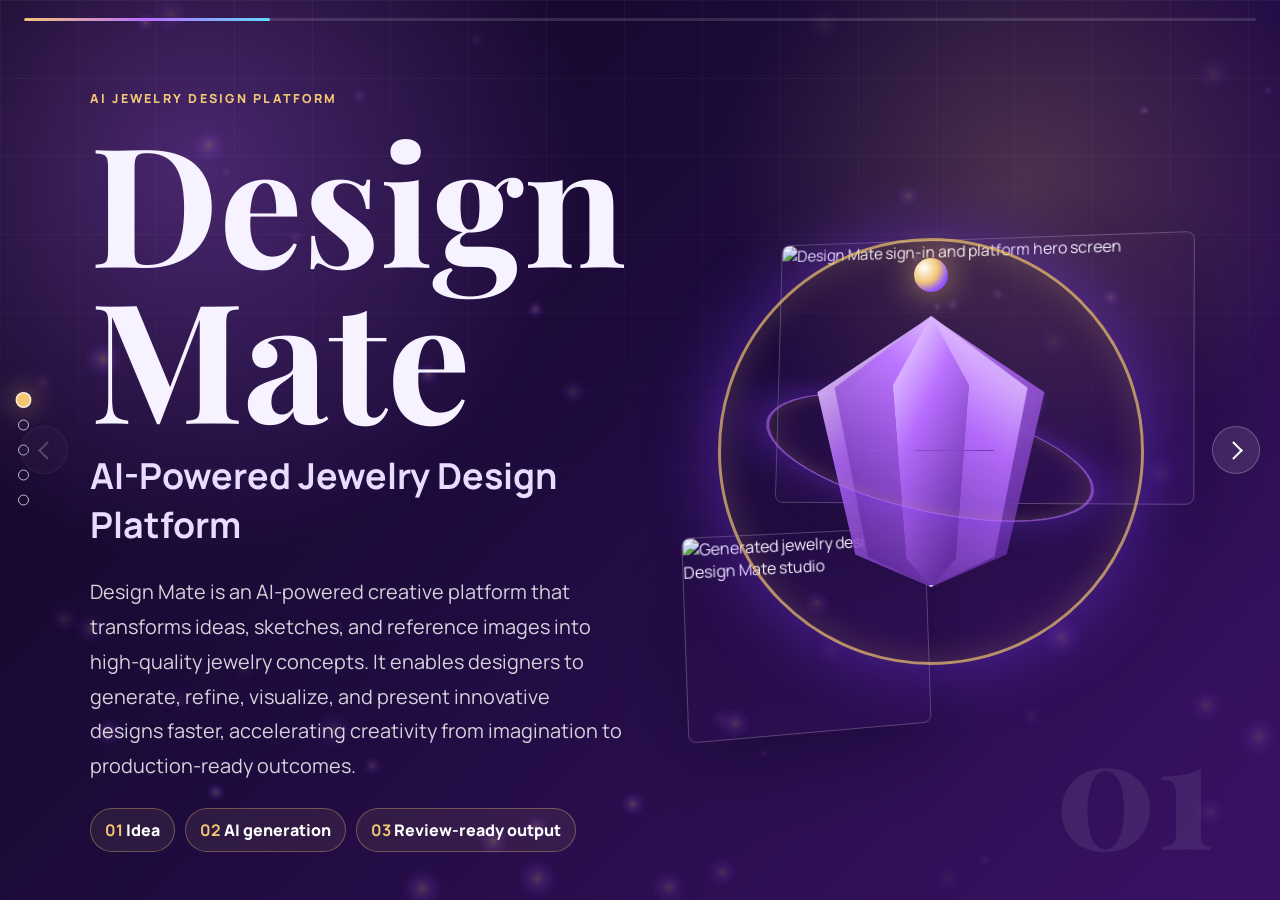
==== Designmate.html @ cdcaba68 "Add files via upload" ====
<!DOCTYPE html>
<html lang="en">
<head>
    <meta charset="UTF-8">
    <meta name="viewport" content="width=device-width, initial-scale=1.0">
    <title>Design Mate Presentation</title>
    <link rel="preconnect" href="https://fonts.googleapis.com">
    <link rel="preconnect" href="https://fonts.gstatic.com" crossorigin>
    <link href="https://fonts.googleapis.com/css2?family=Manrope:wght@400;500;600;700;800&family=Playfair+Display:wght@700;800&display=swap" rel="stylesheet">
    <link rel="stylesheet" href="style.css">
</head>
<body>
    <canvas id="jewelCanvas" aria-hidden="true"></canvas>

    <div class="progress-shell" aria-hidden="true"><span id="progressBar"></span></div>

    <nav class="deck-nav" aria-label="Presentation navigation">
        <a href="#slide-1" class="nav-dot active" aria-label="Slide 1"></a>
        <a href="#slide-2" class="nav-dot" aria-label="Slide 2"></a>
        <a href="#slide-3" class="nav-dot" aria-label="Slide 3"></a>
        <a href="#slide-4" class="nav-dot" aria-label="Slide 4"></a>
        <a href="#slide-5" class="nav-dot" aria-label="Slide 5"></a>
    </nav>

    <main class="deck" id="deck" aria-label="Design Mate horizontal presentation">
        <section class="slide hero-slide" id="slide-1" data-slide="01">
            <div class="slide-copy hero-copy reveal">
                <p class="eyebrow">AI Jewelry Design Platform</p>
                <h1>Design Mate</h1>
                <p class="subtitle">AI-Powered Jewelry Design Platform</p>
                <p class="lead">Design Mate is an AI-powered creative platform that transforms ideas, sketches, and reference images into high-quality jewelry concepts. It enables designers to generate, refine, visualize, and present innovative designs faster, accelerating creativity from imagination to production-ready outcomes.</p>
                <div class="talk-track" aria-label="Presentation cues">
                    <span><b>01</b> Idea</span>
                    <span><b>02</b> AI generation</span>
                    <span><b>03</b> Review-ready output</span>
                </div>
            </div>
            <div class="hero-gallery reveal" aria-label="Design Mate visual samples">
                <img class="hero-image main-shot" src="Image_samples/image (6).jpg" alt="Design Mate sign-in and platform hero screen">
                <img class="hero-image floating-shot" src="Image_samples/image (8).jpg" alt="Generated jewelry design in Design Mate studio">
                <div class="orbit-system" aria-hidden="true">
                    <div class="ring-orbit orbit-one"><span></span></div>
                    <div class="ring-orbit orbit-two"><span></span></div>
                    <div class="gem-core"><i></i><i></i><i></i><i></i></div>
                </div>
            </div>
        </section>

        <section class="slide workflow-slide" id="slide-2" data-slide="02">
            <div class="section-heading reveal">
                <p class="eyebrow">Creative Pipeline</p>
                <h2>AI Design Workflows</h2>
            </div>
            <div class="workflow-layout">
                <div class="workflow-grid reveal">
                    <article class="feature-panel"><span class="panel-icon">✦</span><div><h3>Text to Image</h3><p>Generate completely new jewelry concepts from natural language descriptions, turning creative ideas into high-quality visual designs within seconds.</p></div></article>
                    <article class="feature-panel"><span class="panel-icon">◈</span><div><h3>Image to Image</h3><p>Upload an existing jewelry design and create multiple variations while preserving its style, proportions, and overall design language.</p></div></article>
                    <article class="feature-panel"><span class="panel-icon">＋</span><div><h3>Image + Text Editing</h3><p>Combine a reference image with text instructions to modify metals, gemstones, shapes, detailing, or finishes while maintaining the original design intent.</p></div></article>
                </div>
                <div class="image-stack reveal" aria-label="Workflow screenshots">
                    <img class="sample-card large" src="Image_samples/image (7).jpg" alt="Text to image prompt workflow in Design Mate">
                    <img class="sample-card small top" src="Image_samples/image (9).jpg" alt="Image to image jewelry variation workflow">
                    <img class="sample-card small bottom" src="Image_samples/image (10).jpg" alt="Image and text jewelry editing workflow">
                </div>
            </div>
            <div class="flow-strip reveal" aria-label="Workflow: Imagine, Generate, Refine, Review">
                <span>Imagine</span><b></b><span>Generate</span><b></b><span>Refine</span><b></b><span>Review</span>
            </div>
        </section>

        <section class="slide features-slide" id="slide-3" data-slide="03">
            <div class="section-heading reveal">
                <p class="eyebrow">Intelligent Creation</p>
                <h2>Intelligent Design Features</h2>
            </div>
            <div class="features-layout">
                <div class="feature-cloud reveal">
                    <article><span>✍</span><h3>Jewelry to Sketch</h3><p>Convert finished jewelry designs into clean concept sketches for ideation and documentation.</p></article>
                    <article><span>💍</span><h3>Hand Sketch to Jewelry</h3><p>Transform hand-drawn sketches into realistic, high-quality jewelry renders.</p></article>
                    <article><span>◎</span><h3>MultiView</h3><p>Generate front, back, side, and top views for complete product visualization.</p></article>
                    <article><span>◆</span><h3>Matching Set</h3><p>Create coordinated rings, earrings, pendants, and necklaces based on a single design style.</p></article>
                    <article><span>👁</span><h3>AI Try-On</h3><p>Visualize jewelry on a person to evaluate appearance, scale, and presentation.</p></article>
                    <article><span>⬡</span><h3>3D Generation &amp; Viewer</h3><p>Generate interactive 3D models for detailed inspection and downstream manufacturing workflows.</p></article>
                </div>
                <div class="feature-showcase reveal" aria-label="Feature screenshots">
                    <img src="Image_samples/image (5).jpg" alt="Sketch conversion feature in Design Mate">
                    <img src="Image_samples/image (3).jpg" alt="Multi-view generation feature in Design Mate">
                    <img src="Image_samples/image (2).jpg" alt="AI try-on feature in Design Mate">
                </div>
            </div>
        </section>

        <section class="slide value-slide" id="slide-4" data-slide="04">
            <div class="value-layout">
                <div class="section-heading reveal"><p class="eyebrow">Platform Value</p><h2>Business Value</h2></div>
                <div class="value-list reveal">
                    <p>Accelerates concept exploration and design ideation</p>
                    <p>Generates multiple design variations within minutes</p>
                    <p>Maintains collection consistency using reference-based AI</p>
                    <p>Produces presentation-ready visuals for stakeholders</p>
                    <p>Improves collaboration across design teams</p>
                    <p>Supports 3D-ready workflows for manufacturing and review</p>
                    <p>Centralizes creative history, iterations, and design assets</p>
                </div>
                <blockquote class="key-message reveal">One intelligent platform supporting the complete jewelry design journey-from concept creation to visualization and 3D.</blockquote>
            </div>
            <div class="presentation-preview reveal" aria-label="Application screenshots and business value visuals">
                <img src="Image_samples/image (11).jpg" alt="Design Mate gallery and creative history screen">
                <img src="Image_samples/image (4).jpg" alt="Matching jewelry set generation in Design Mate">
                <div class="metric-row" aria-label="Presentation highlights">
                    <span><b>Minutes</b> to concepts</span>
                    <span><b>Sets</b> from one style</span>
                    <span><b>3D</b> review ready</span>
                </div>
            </div>
        </section>

        <section class="slide closing-slide" id="slide-5" data-slide="05">
            <div class="thank-you-panel reveal">
                <p class="eyebrow">Design Mate</p>
                <h2>Thank You</h2>
                <p class="lead">From imagination to exceptional jewelry designs-powered by AI.</p>
                <div class="thank-you-accent" aria-hidden="true">
                    <span>✨</span>
                    <span>💍</span>
                    <span>◆</span>
                </div>
            </div>
        </section>
    </main>

    <button class="slide-arrow previous" type="button" aria-label="Move to previous slide"><span></span></button>
    <button class="slide-arrow next" type="button" aria-label="Move to next slide"><span></span></button>

    <script src="script.js"></script>
</body>
</html><!--
<!DOCTYPE html>
<html lang="en">
<head>
    <meta charset="UTF-8">
    <meta name="viewport" content="width=device-width, initial-scale=1.0">
    <title>Design Mate Presentation</title>
    <link rel="preconnect" href="https://fonts.googleapis.com">
    <link rel="preconnect" href="https://fonts.gstatic.com" crossorigin>
    <link href="https://fonts.googleapis.com/css2?family=Manrope:wght@400;500;600;700;800&family=Playfair+Display:wght@700;800&display=swap" rel="stylesheet">
    <link rel="stylesheet" href="style.css">
</head>
<body>
    <canvas id="jewelCanvas" aria-hidden="true"></canvas>

    <nav class="deck-nav" aria-label="Presentation navigation">
        <a href="#slide-1" class="nav-dot active" aria-label="Slide 1"></a>
        <a href="#slide-2" class="nav-dot" aria-label="Slide 2"></a>
        <a href="#slide-3" class="nav-dot" aria-label="Slide 3"></a>
        <a href="#slide-4" class="nav-dot" aria-label="Slide 4"></a>
        <a href="#slide-5" class="nav-dot" aria-label="Slide 5"></a>
    </nav>

    <main class="deck" id="deck">
        <section class="slide hero-slide" id="slide-1" data-slide="01">
            <div class="slide-copy hero-copy reveal">
                <p class="eyebrow">AI Jewelry Design Platform</p>
                <h1>Design Mate</h1>
                <p class="subtitle">AI-Powered Jewelry Design Platform</p>
                <p class="lead">Design Mate is an AI-powered creative platform that transforms ideas, sketches, and reference images into high-quality jewelry concepts. It enables designers to generate, refine, visualize, and present innovative designs faster, accelerating creativity from imagination to production-ready outcomes.</p>
            </div>
            <div class="visual-stage reveal" aria-hidden="true">
                <div class="orbit-system">
                    <div class="ring-orbit orbit-one"><span></span></div>
                    <div class="ring-orbit orbit-two"><span></span></div>
                    <div class="gem-core">
                        <i></i><i></i><i></i><i></i>
                    </div>
                </div>
            </div>
        </section>

        <section class="slide workflow-slide" id="slide-2" data-slide="02">
            <div class="section-heading reveal">
                <p class="eyebrow">Creative Pipeline</p>
                <h2>AI Design Workflows</h2>
            </div>
            <div class="workflow-grid reveal">
                <article class="feature-panel">
                    <span class="panel-icon">T</span>
                    <h3>Text to Image</h3>
                    <p>Generate completely new jewelry concepts from natural language descriptions, turning creative ideas into high-quality visual designs within seconds.</p>
                </article>
                <article class="feature-panel">
                    <span class="panel-icon">I</span>
                    <h3>Image to Image</h3>
                    <p>Upload an existing jewelry design and create multiple variations while preserving its style, proportions, and overall design language.</p>
                </article>
                <article class="feature-panel">
                    <span class="panel-icon">+</span>
                    <h3>Image + Text Editing</h3>
                    <p>Combine a reference image with text instructions to modify metals, gemstones, shapes, detailing, or finishes while maintaining the original design intent.</p>
                </article>
            </div>
            <div class="flow-strip reveal" aria-label="Workflow: Imagine, Generate, Refine, Review">
                <span>Imagine</span>
                <b></b>
                <span>Generate</span>
                <b></b>
                <span>Refine</span>
                <b></b>
                <span>Review</span>
            </div>
            <div class="screenshot-slot reveal">
                <div class="mock-window">
                    <div class="window-bar"><span></span><span></span><span></span></div>
                    <div class="mock-layout">
                        <div class="mock-sidebar"></div>
                        <div class="mock-preview"><div class="mini-ring"></div></div>
                        <div class="mock-controls"><i></i><i></i><i></i><i></i></div>
                    </div>
                </div>
            </div>
        </section>

        <section class="slide features-slide" id="slide-3" data-slide="03">
            <div class="section-heading reveal">
                <p class="eyebrow">Intelligent Creation</p>
                <h2>Intelligent Design Features</h2>
            </div>
            <div class="feature-cloud reveal">
                <article>
                    <span>01</span>
                    <h3>Jewelry to Sketch</h3>
                    <p>Convert finished jewelry designs into clean concept sketches for ideation and documentation.</p>
                </article>
                <article>
                    <span>02</span>
                    <h3>Hand Sketch to Jewelry</h3>
                    <p>Transform hand-drawn sketches into realistic, high-quality jewelry renders.</p>
                </article>
                <article>
                    <span>03</span>
                    <h3>MultiView</h3>
                    <p>Generate front, back, side, and top views for complete product visualization.</p>
                </article>
                <article>
                    <span>04</span>
                    <h3>Matching Set</h3>
                    <p>Create coordinated rings, earrings, pendants, and necklaces based on a single design style.</p>
                </article>
                <article>
                    <span>05</span>
                    <h3>AI Try-On</h3>
                    <p>Visualize jewelry on a person to evaluate appearance, scale, and presentation.</p>
                </article>
                <article>
                    <span>06</span>
                    <h3>3D Generation &amp; Viewer</h3>
                    <p>Generate interactive 3D models for detailed inspection and downstream manufacturing workflows.</p>
                </article>
            </div>
        </section>

        <section class="slide value-slide" id="slide-4" data-slide="04">
            <div class="value-layout">
                <div class="section-heading reveal">
                    <p class="eyebrow">Platform Value</p>
                    <h2>Business Value</h2>
                </div>
                <div class="value-list reveal">
                    <p>Accelerates concept exploration and design ideation</p>
                    <p>Generates multiple design variations within minutes</p>
                    <p>Maintains collection consistency using reference-based AI</p>
                    <p>Produces presentation-ready visuals for stakeholders</p>
                    <p>Improves collaboration across design teams</p>
                    <p>Supports 3D-ready workflows for manufacturing and review</p>
                    <p>Centralizes creative history, iterations, and design assets</p>
                </div>
                <blockquote class="key-message reveal">One intelligent platform supporting the complete jewelry design journey-from concept creation to visualization and 3D.</blockquote>
            </div>
            <div class="presentation-preview reveal" aria-label="Application screenshot placeholder">
                <div class="preview-topline"></div>
                <div class="preview-grid">
                    <span></span><span></span><span></span><span></span>
                </div>
                <div class="preview-ring"></div>
            </div>
        </section>

        <section class="slide closing-slide" id="slide-5" data-slide="05">
            <div class="slide-copy reveal">
                <p class="eyebrow">Why Design Mate</p>
                <h2>Why Design Mate</h2>
                <p class="lead">Design Mate combines Generative AI, intelligent editing, visualization, and 3D capabilities into a unified platform for modern jewelry design. It empowers designers to explore more ideas, iterate faster, and create high-quality concepts while maintaining full creative control throughout the design process.</p>
            </div>
            <div class="outcomes reveal">
                <span>Accelerated innovation</span>
                <span>Reduced design turnaround time</span>
                <span>Enhanced creativity</span>
                <span>Professional presentations</span>
                <span>Smarter AI-assisted design workflow</span>
            </div>
            <p class="closing-line reveal">From imagination to exceptional jewelry designs-powered by AI.</p>
        </section>
    </main>

    <button class="scroll-cue" type="button" aria-label="Move to next slide">
        <span></span>
    </button>

    <script src="script.js"></script>
</body>
</html>
-->
---- style.css ----
:root {
    --bg-deep: #10051f;
    --purple: #7c3cff;
    --violet: #b86dff;
    --lavender: #eadcff;
    --ice: #f8f3ff;
    --gold: #f2c675;
    --cyan: #64d8ff;
    --line: rgba(255, 255, 255, 0.2);
    --shadow: 0 28px 80px rgba(12, 4, 30, 0.45);
}

* { box-sizing: border-box; }
html { scroll-behavior: smooth; }

body {
    margin: 0;
    height: 100vh;
    overflow: hidden;
    color: var(--ice);
    font-family: "Manrope", sans-serif;
    background: radial-gradient(circle at 12% 16%, rgba(184, 109, 255, 0.34), transparent 30%), radial-gradient(circle at 82% 18%, rgba(100, 216, 255, 0.16), transparent 25%), linear-gradient(135deg, #10051f 0%, #211045 48%, #3a1265 100%);
}

body::before {
    content: "";
    position: fixed;
    inset: 0;
    pointer-events: none;
    background-image: linear-gradient(rgba(255, 255, 255, 0.045) 1px, transparent 1px), linear-gradient(90deg, rgba(255, 255, 255, 0.04) 1px, transparent 1px);
    background-size: 76px 76px;
    mask-image: linear-gradient(90deg, rgba(0, 0, 0, 0.7), transparent 90%);
}

#jewelCanvas {
    position: fixed;
    inset: 0;
    z-index: 0;
    width: 100%;
    height: 100%;
    pointer-events: none;
    opacity: 0.72;
}

.deck {
    position: relative;
    z-index: 1;
    display: flex;
    width: 100vw;
    height: 100vh;
    overflow-x: auto;
    overflow-y: hidden;
    scroll-snap-type: x mandatory;
    scrollbar-width: none;
}

.deck::-webkit-scrollbar { display: none; }

.slide {
    position: relative;
    flex: 0 0 100vw;
    width: 100vw;
    height: 100vh;
    scroll-snap-align: start;
    display: grid;
    align-items: center;
    gap: clamp(18px, 2.8vw, 46px);
    padding: clamp(34px, 4.6vw, 68px) clamp(46px, 6vw, 104px);
    overflow: hidden;
}

.slide::after {
    content: attr(data-slide);
    position: absolute;
    right: clamp(28px, 5vw, 88px);
    bottom: clamp(26px, 4vw, 60px);
    color: rgba(255, 255, 255, 0.08);
    font-family: "Playfair Display", serif;
    font-size: clamp(72px, 11vw, 160px);
    font-weight: 800;
    line-height: 0.8;
    pointer-events: none;
}

.hero-slide,
.value-slide,
.closing-slide { grid-template-columns: minmax(0, 0.92fr) minmax(380px, 1.08fr); }
.workflow-slide,
.features-slide { grid-template-rows: auto 1fr auto; }

.eyebrow {
    margin: 0 0 10px;
    color: var(--gold);
    font-size: clamp(0.68rem, 0.9vw, 0.8rem);
    font-weight: 800;
    letter-spacing: 0.18em;
    text-transform: uppercase;
}

h1, h2, h3, p { margin-top: 0; }
h1, h2 { max-width: 950px; margin-bottom: 16px; font-family: "Playfair Display", serif; letter-spacing: 0; line-height: 0.95; }
h1 { font-size: clamp(4rem, 9vw, 9rem); }
h2 { font-size: clamp(2.9rem, 6.2vw, 6.4rem); }
h3 { margin-bottom: 8px; color: white; font-size: clamp(0.98rem, 1.2vw, 1.18rem); line-height: 1.15; }

.subtitle { margin-bottom: 18px; color: var(--lavender); font-size: clamp(1.25rem, 2vw, 2.25rem); font-weight: 700; }
.lead { max-width: 760px; color: rgba(255, 255, 255, 0.82); font-size: clamp(0.95rem, 1.18vw, 1.2rem); line-height: 1.66; }
.section-heading { max-width: 950px; }

.talk-track, .outcomes, .metric-row { display: flex; flex-wrap: wrap; gap: 10px; }
.talk-track { margin-top: 24px; }
.talk-track span, .outcomes span, .metric-row span { border: 1px solid rgba(242, 198, 117, 0.34); border-radius: 999px; background: rgba(242, 198, 117, 0.08); color: white; font-weight: 800; }
.talk-track span { padding: 10px 14px; }
.talk-track b, .metric-row b { color: var(--gold); }

.hero-gallery { position: relative; min-height: 62vh; perspective: 1400px; }
.hero-image, .sample-card, .feature-showcase img, .presentation-preview img, .final-visual img { display: block; width: 100%; border: 1px solid rgba(255, 255, 255, 0.22); border-radius: 8px; object-fit: cover; box-shadow: var(--shadow); }
.main-shot { position: absolute; inset: 8% 0 auto auto; width: 82%; height: 48%; transform: rotateY(-12deg) rotateX(5deg); }
.floating-shot { position: absolute; left: 2%; bottom: 3%; width: 48%; height: 36%; transform: rotateY(16deg) rotateZ(-2deg); }

.orbit-system { position: absolute; right: 1%; bottom: 0; width: min(30vw, 360px); aspect-ratio: 1; transform-style: preserve-3d; animation: floatStage 7s ease-in-out infinite; }
.ring-orbit { position: absolute; inset: 9%; border: 3px solid rgba(242, 198, 117, 0.68); border-radius: 50%; transform-style: preserve-3d; box-shadow: inset 0 0 35px rgba(242, 198, 117, 0.18), 0 0 70px rgba(124, 60, 255, 0.45); }
.ring-orbit span { position: absolute; top: 4%; left: 50%; width: 26px; height: 26px; border-radius: 50%; background: radial-gradient(circle at 30% 30%, #fff, var(--gold) 42%, #8f55ff 72%); transform: translateX(-50%); box-shadow: 0 0 34px rgba(242, 198, 117, 0.75); }
.orbit-one { animation: rotateRing 11s linear infinite; }
.orbit-two { inset: 18%; border-color: rgba(184, 109, 255, 0.62); transform: rotateX(70deg) rotateY(12deg); animation: rotateRingReverse 13s linear infinite; }
.gem-core { position: absolute; inset: 25%; transform-style: preserve-3d; animation: gemSpin 9s linear infinite; }
.gem-core::before, .gem-core::after, .gem-core i { content: ""; position: absolute; inset: 0; clip-path: polygon(50% 0, 92% 28%, 78% 88%, 50% 100%, 22% 88%, 8% 28%); background: linear-gradient(145deg, rgba(255, 255, 255, 0.95), rgba(184, 109, 255, 0.84) 38%, rgba(67, 21, 124, 0.92)); border: 1px solid rgba(255, 255, 255, 0.5); box-shadow: 0 24px 80px rgba(124, 60, 255, 0.55); }
.gem-core::after { transform: rotateY(72deg); }
.gem-core i:nth-child(1) { transform: rotateY(144deg); }
.gem-core i:nth-child(2) { transform: rotateY(216deg); }
.gem-core i:nth-child(3) { transform: rotateY(288deg); }
.gem-core i:nth-child(4) { transform: rotateX(90deg) scale(0.72); }

.workflow-layout, .features-layout { display: grid; grid-template-columns: minmax(0, 0.95fr) minmax(360px, 1.05fr); gap: 22px; align-items: center; min-height: 0; }
.workflow-grid { display: grid; gap: 12px; }
.feature-panel, .feature-cloud article, .presentation-preview, .feature-showcase, .final-card { border: 1px solid var(--line); border-radius: 8px; background: linear-gradient(145deg, rgba(255, 255, 255, 0.15), rgba(255, 255, 255, 0.055)); box-shadow: var(--shadow); backdrop-filter: blur(22px); }
.feature-panel { display: grid; grid-template-columns: 48px 1fr; gap: 14px; align-items: start; padding: 18px; transition: transform 260ms ease, border-color 260ms ease, background 260ms ease; }
.feature-panel:hover, .feature-cloud article:hover { transform: translateY(-6px) rotateX(2deg); border-color: rgba(242, 198, 117, 0.75); background: linear-gradient(145deg, rgba(255, 255, 255, 0.2), rgba(124, 60, 255, 0.16)); }
.panel-icon { display: grid; width: 44px; height: 44px; place-items: center; border: 1px solid rgba(242, 198, 117, 0.48); border-radius: 50%; color: var(--gold); font-size: 1.1rem; font-weight: 900; background: rgba(242, 198, 117, 0.08); }
.feature-panel p, .feature-cloud p, .value-list p { margin-bottom: 0; color: rgba(255, 255, 255, 0.76); font-size: clamp(0.82rem, 0.96vw, 0.95rem); line-height: 1.48; }

.image-stack { position: relative; min-height: 48vh; }
.sample-card.large { position: absolute; left: 0; top: 6%; width: 72%; height: 60%; }
.sample-card.small { position: absolute; right: 0; width: 46%; height: 35%; }
.sample-card.top { top: 0; }
.sample-card.bottom { bottom: 0; }

.flow-strip { display: flex; align-items: center; justify-content: center; gap: clamp(10px, 2vw, 24px); min-height: 62px; padding: 10px 18px; border: 1px solid rgba(255, 255, 255, 0.16); border-radius: 999px; background: rgba(255, 255, 255, 0.08); }
.flow-strip span { color: white; font-weight: 800; }
.flow-strip b { width: clamp(28px, 7vw, 124px); height: 2px; background: linear-gradient(90deg, var(--gold), var(--violet)); }

.feature-cloud { display: grid; grid-template-columns: repeat(2, minmax(0, 1fr)); gap: 12px; }
.feature-cloud article { min-height: 124px; padding: 16px; transition: transform 260ms ease, border-color 260ms ease, background 260ms ease; }
.feature-cloud span { display: inline-block; margin-bottom: 8px; color: var(--gold); font-size: 1.1rem; font-weight: 900; }
.feature-showcase { display: grid; grid-template-columns: 1fr 1fr; gap: 12px; padding: 12px; }
.feature-showcase img { height: 19vh; }
.feature-showcase img:first-child { grid-column: 1 / -1; height: 24vh; }

.value-layout { display: grid; gap: 16px; }
.value-list { display: grid; grid-template-columns: repeat(2, minmax(0, 1fr)); gap: 10px; }
.value-list p { position: relative; padding: 13px 14px 13px 38px; border: 1px solid rgba(255, 255, 255, 0.14); border-radius: 8px; background: rgba(255, 255, 255, 0.08); }
.value-list p::before { content: ""; position: absolute; left: 16px; top: 19px; width: 8px; height: 8px; border-radius: 50%; background: var(--gold); box-shadow: 0 0 14px var(--gold); }
.key-message { margin: 0; padding-left: 18px; border-left: 3px solid var(--gold); color: white; font-size: clamp(1rem, 1.4vw, 1.35rem); font-weight: 800; line-height: 1.38; }
.presentation-preview { display: grid; grid-template-columns: 1fr 1fr; gap: 12px; padding: 14px; }
.presentation-preview img { height: 38vh; }
.metric-row { grid-column: 1 / -1; }
.metric-row span { padding: 12px 14px; }

.outcomes { margin-top: 20px; }
.outcomes span { padding: 11px 14px; font-size: 0.9rem; transition: transform 220ms ease, background 220ms ease; }
.outcomes span:hover { transform: translateY(-4px); background: rgba(242, 198, 117, 0.16); }
.final-visual { position: relative; min-height: 60vh; }
.final-visual img { height: 100%; min-height: 60vh; filter: saturate(1.12) contrast(1.04); }
.final-card { position: absolute; right: 22px; bottom: 22px; max-width: 320px; padding: 18px; }
.final-card span { font-size: 1.6rem; }
.final-card p { margin: 8px 0 0; color: white; font-weight: 800; line-height: 1.35; }
.closing-line { position: absolute; left: clamp(46px, 6vw, 104px); right: clamp(46px, 6vw, 104px); bottom: clamp(32px, 4vw, 58px); margin: 0; color: white; font-family: "Playfair Display", serif; font-size: clamp(1.8rem, 4.2vw, 4.8rem); font-weight: 800; line-height: 1.05; }

.deck-nav { position: fixed; z-index: 50; left: 50%; bottom: 22px; display: flex; gap: 12px; transform: translateX(-50%); }
.nav-dot { width: 12px; height: 12px; border: 1px solid rgba(255, 255, 255, 0.72); border-radius: 50%; background: transparent; transition: transform 180ms ease, background 180ms ease, box-shadow 180ms ease; }
.nav-dot.active, .nav-dot:hover { transform: scale(1.3); background: var(--gold); box-shadow: 0 0 18px rgba(242, 198, 117, 0.75); }

.progress-shell { position: fixed; z-index: 60; left: 24px; right: 24px; top: 18px; height: 3px; overflow: hidden; border-radius: 999px; background: rgba(255, 255, 255, 0.13); }
#progressBar { display: block; width: 20%; height: 100%; border-radius: inherit; background: linear-gradient(90deg, var(--gold), var(--violet), var(--cyan)); transition: width 280ms ease; }
.slide-arrow { position: fixed; z-index: 60; top: 50%; display: grid; width: 48px; height: 48px; place-items: center; border: 1px solid rgba(255, 255, 255, 0.24); border-radius: 50%; background: rgba(255, 255, 255, 0.1); cursor: pointer; transform: translateY(-50%); backdrop-filter: blur(14px); }
.slide-arrow.previous { left: 20px; }
.slide-arrow.next { right: 20px; }
.slide-arrow span { width: 13px; height: 13px; border-right: 2px solid white; border-bottom: 2px solid white; }
.slide-arrow.next span { transform: rotate(-45deg) translate(-2px, -2px); }
.slide-arrow.previous span { transform: rotate(135deg) translate(-2px, -2px); }
.slide-arrow:disabled { opacity: 0.24; pointer-events: none; }

.reveal { opacity: 0; transform: translateX(34px); transition: opacity 760ms ease, transform 760ms ease; }
.reveal.in-view { opacity: 1; transform: translateX(0); }

@keyframes floatStage { 0%, 100% { transform: translateY(0) rotateX(8deg); } 50% { transform: translateY(-16px) rotateX(-2deg); } }
@keyframes rotateRing { to { transform: rotateX(64deg) rotateZ(360deg); } }
@keyframes rotateRingReverse { to { transform: rotateX(70deg) rotateY(12deg) rotateZ(-360deg); } }
@keyframes gemSpin { to { transform: rotateY(360deg) rotateX(18deg); } }

@media (max-width: 1060px) {
    .slide { padding: 46px 58px 72px; }
    .hero-slide, .value-slide, .closing-slide, .workflow-layout, .features-layout { grid-template-columns: 1fr 1fr; }
    .feature-cloud { grid-template-columns: 1fr; }
    .feature-cloud article { min-height: auto; }
}

@media (max-width: 760px) {
    .slide { padding: 44px 44px 76px; align-content: start; overflow-y: auto; }
    .hero-slide, .value-slide, .closing-slide, .workflow-layout, .features-layout, .presentation-preview { grid-template-columns: 1fr; }
    h1 { font-size: clamp(3rem, 16vw, 5rem); }
    h2 { font-size: clamp(2.35rem, 13vw, 4rem); }
    .hero-gallery, .image-stack, .final-visual { min-height: 320px; }
    .presentation-preview img, .feature-showcase img, .feature-showcase img:first-child { height: 180px; }
    .closing-line { position: static; margin-top: 18px; }
    .deck-nav { bottom: 16px; }
    .slide-arrow { width: 40px; height: 40px; }
}

@media (prefers-reduced-motion: reduce) {
    *, *::before, *::after { scroll-behavior: auto !important; animation-duration: 0.01ms !important; animation-iteration-count: 1 !important; transition-duration: 0.01ms !important; }
}:root {
    --bg-deep: #130826;
    --bg-mid: #221044;
    --purple: #7c3cff;
    --violet: #b86dff;
    --lavender: #eadcff;
    --ice: #f7f2ff;
    --gold: #f2c675;
    --rose: #ff8bbb;
    --glass: rgba(255, 255, 255, 0.11);
    --glass-strong: rgba(255, 255, 255, 0.18);
    --line: rgba(255, 255, 255, 0.2);
    --shadow: 0 26px 80px rgba(15, 5, 38, 0.42);
}

* {
    box-sizing: border-box;
}

html {
    scroll-behavior: smooth;
}

body {
    margin: 0;
    min-height: 100vh;
    overflow-x: hidden;
    color: var(--ice);
    font-family: "Manrope", sans-serif;
    background:
        radial-gradient(circle at 15% 18%, rgba(184, 109, 255, 0.32), transparent 30%),
        radial-gradient(circle at 80% 20%, rgba(242, 198, 117, 0.2), transparent 24%),
        linear-gradient(135deg, #10051f 0%, #1e0b3d 46%, #3a1265 100%);
}

body::before {
    content: "";
    position: fixed;
    inset: 0;
    pointer-events: none;
    background-image:
        linear-gradient(rgba(255, 255, 255, 0.055) 1px, transparent 1px),
        linear-gradient(90deg, rgba(255, 255, 255, 0.045) 1px, transparent 1px);
    background-size: 78px 78px;
    mask-image: linear-gradient(to bottom, rgba(0, 0, 0, 0.8), transparent 82%);
}

#jewelCanvas {
    position: fixed;
    inset: 0;
    z-index: 0;
    width: 100%;
    height: 100%;
    pointer-events: none;
    opacity: 0.78;
}

.deck {
    position: relative;
    z-index: 1;
    height: 100vh;
    overflow-y: auto;
    scroll-snap-type: y mandatory;
    scrollbar-width: thin;
    scrollbar-color: var(--violet) transparent;
}

.slide {
    position: relative;
    min-height: 100vh;
    scroll-snap-align: start;
    display: grid;
    align-items: center;
    gap: clamp(24px, 4vw, 60px);
    padding: clamp(56px, 7vw, 96px) clamp(22px, 7vw, 112px);
    overflow: hidden;
}

.slide::after {
    content: attr(data-slide);
    position: absolute;
    right: clamp(20px, 5vw, 80px);
    bottom: clamp(18px, 4vw, 58px);
    color: rgba(255, 255, 255, 0.08);
    font-family: "Playfair Display", serif;
    font-size: clamp(72px, 12vw, 180px);
    font-weight: 800;
    line-height: 0.8;
    pointer-events: none;
}

.hero-slide,
.value-slide {
    grid-template-columns: minmax(0, 1.02fr) minmax(280px, 0.98fr);
}

.workflow-slide,
.features-slide,
.closing-slide {
    grid-template-columns: 1fr;
}

.eyebrow {
    margin: 0 0 14px;
    color: var(--gold);
    font-size: 0.78rem;
    font-weight: 800;
    letter-spacing: 0.18em;
    text-transform: uppercase;
}

h1,
h2,
h3,
p {
    margin-top: 0;
}

h1,
h2 {
    max-width: 980px;
    margin-bottom: 18px;
    font-family: "Playfair Display", serif;
    letter-spacing: 0;
    line-height: 0.94;
}

h1 {
    font-size: clamp(4rem, 13vw, 11rem);
}

h2 {
    font-size: clamp(2.8rem, 8vw, 7rem);
}

h3 {
    margin-bottom: 12px;
    color: white;
    font-size: clamp(1.08rem, 1.7vw, 1.38rem);
    line-height: 1.15;
}

.subtitle {
    margin-bottom: 26px;
    color: var(--lavender);
    font-size: clamp(1.35rem, 2.8vw, 2.8rem);
    font-weight: 700;
}

.lead {
    max-width: 820px;
    color: rgba(255, 255, 255, 0.82);
    font-size: clamp(1rem, 1.55vw, 1.28rem);
    line-height: 1.75;
}

.section-heading {
    max-width: 1050px;
}

.visual-stage {
    position: relative;
    display: grid;
    min-height: min(58vw, 630px);
    place-items: center;
    perspective: 1200px;
}

.orbit-system {
    position: relative;
    width: min(72vw, 520px);
    aspect-ratio: 1;
    transform-style: preserve-3d;
    animation: floatStage 7s ease-in-out infinite;
}

.ring-orbit {
    position: absolute;
    inset: 9%;
    border: 3px solid rgba(242, 198, 117, 0.7);
    border-radius: 50%;
    transform-style: preserve-3d;
    box-shadow: inset 0 0 35px rgba(242, 198, 117, 0.18), 0 0 70px rgba(124, 60, 255, 0.45);
}

.ring-orbit span {
    position: absolute;
    top: 4%;
    left: 50%;
    width: 34px;
    height: 34px;
    border-radius: 50%;
    background: radial-gradient(circle at 30% 30%, #fff, var(--gold) 42%, #8f55ff 72%);
    transform: translateX(-50%);
    box-shadow: 0 0 34px rgba(242, 198, 117, 0.75);
}

.orbit-one {
    animation: rotateRing 11s linear infinite;
}

.orbit-two {
    inset: 18%;
    border-color: rgba(184, 109, 255, 0.62);
    transform: rotateX(70deg) rotateY(12deg);
    animation: rotateRingReverse 13s linear infinite;
}

.gem-core {
    position: absolute;
    inset: 24%;
    transform-style: preserve-3d;
    animation: gemSpin 9s linear infinite;
}

.gem-core::before,
.gem-core::after,
.gem-core i {
    content: "";
    position: absolute;
    inset: 0;
    clip-path: polygon(50% 0, 92% 28%, 78% 88%, 50% 100%, 22% 88%, 8% 28%);
    background: linear-gradient(145deg, rgba(255, 255, 255, 0.95), rgba(184, 109, 255, 0.84) 38%, rgba(67, 21, 124, 0.92));
    border: 1px solid rgba(255, 255, 255, 0.5);
    box-shadow: 0 24px 80px rgba(124, 60, 255, 0.55);
}

.gem-core::after {
    transform: rotateY(72deg);
}

.gem-core i:nth-child(1) { transform: rotateY(144deg); }
.gem-core i:nth-child(2) { transform: rotateY(216deg); }
.gem-core i:nth-child(3) { transform: rotateY(288deg); }
.gem-core i:nth-child(4) { transform: rotateX(90deg) scale(0.72); }

.workflow-grid {
    display: grid;
    grid-template-columns: repeat(3, minmax(0, 1fr));
    gap: 18px;
}

.feature-panel,
.feature-cloud article,
.presentation-preview,
.screenshot-slot {
    border: 1px solid var(--line);
    border-radius: 8px;
    background: linear-gradient(145deg, rgba(255, 255, 255, 0.15), rgba(255, 255, 255, 0.055));
    box-shadow: var(--shadow);
    backdrop-filter: blur(22px);
}

.feature-panel {
    min-height: 260px;
    padding: clamp(22px, 3vw, 34px);
    transition: transform 260ms ease, border-color 260ms ease, background 260ms ease;
}

.feature-panel:hover,
.feature-cloud article:hover {
    transform: translateY(-8px) rotateX(3deg);
    border-color: rgba(242, 198, 117, 0.75);
    background: linear-gradient(145deg, rgba(255, 255, 255, 0.2), rgba(124, 60, 255, 0.16));
}

.panel-icon {
    display: grid;
    width: 50px;
    height: 50px;
    margin-bottom: 24px;
    place-items: center;
    border: 1px solid rgba(242, 198, 117, 0.48);
    border-radius: 50%;
    color: var(--gold);
    font-weight: 900;
    background: rgba(242, 198, 117, 0.08);
}

.feature-panel p,
.feature-cloud p,
.value-list p {
    color: rgba(255, 255, 255, 0.76);
    line-height: 1.62;
}

.flow-strip {
    display: flex;
    align-items: center;
    justify-content: center;
    gap: clamp(10px, 2vw, 24px);
    min-height: 90px;
    padding: 16px;
    border: 1px solid rgba(255, 255, 255, 0.16);
    border-radius: 999px;
    background: rgba(255, 255, 255, 0.08);
}

.flow-strip span {
    color: white;
    font-weight: 800;
}

.flow-strip b {
    width: clamp(22px, 6vw, 96px);
    height: 2px;
    background: linear-gradient(90deg, var(--gold), var(--violet));
}

.screenshot-slot {
    min-height: 240px;
    padding: 16px;
}

.mock-window {
    height: 100%;
    min-height: 220px;
    overflow: hidden;
    border-radius: 8px;
    background: rgba(18, 6, 36, 0.82);
}

.window-bar {
    display: flex;
    gap: 8px;
    padding: 14px;
    border-bottom: 1px solid rgba(255, 255, 255, 0.1);
}

.window-bar span {
    width: 10px;
    height: 10px;
    border-radius: 50%;
    background: var(--rose);
}

.window-bar span:nth-child(2) { background: var(--gold); }
.window-bar span:nth-child(3) { background: var(--violet); }

.mock-layout {
    display: grid;
    grid-template-columns: 0.65fr 1.5fr 0.95fr;
    gap: 14px;
    height: 184px;
    padding: 14px;
}

.mock-sidebar,
.mock-preview,
.mock-controls i,
.preview-topline,
.preview-grid span {
    border-radius: 8px;
    background: rgba(255, 255, 255, 0.1);
}

.mock-preview {
    display: grid;
    place-items: center;
    background: radial-gradient(circle, rgba(184, 109, 255, 0.24), rgba(255, 255, 255, 0.08));
}

.mini-ring,
.preview-ring {
    width: 96px;
    aspect-ratio: 1;
    border: 13px solid rgba(242, 198, 117, 0.78);
    border-radius: 50%;
    box-shadow: 0 0 34px rgba(242, 198, 117, 0.44);
}

.mock-controls {
    display: grid;
    gap: 12px;
}

.feature-cloud {
    display: grid;
    grid-template-columns: repeat(3, minmax(0, 1fr));
    gap: 18px;
}

.feature-cloud article {
    min-height: 222px;
    padding: 26px;
    transition: transform 260ms ease, border-color 260ms ease, background 260ms ease;
}

.feature-cloud span {
    display: inline-block;
    margin-bottom: 22px;
    color: var(--gold);
    font-weight: 900;
}

.value-layout {
    display: grid;
    gap: 24px;
}

.value-list {
    display: grid;
    grid-template-columns: repeat(2, minmax(0, 1fr));
    gap: 14px;
}

.value-list p {
    position: relative;
    margin: 0;
    padding: 18px 18px 18px 44px;
    border: 1px solid rgba(255, 255, 255, 0.14);
    border-radius: 8px;
    background: rgba(255, 255, 255, 0.08);
}

.value-list p::before {
    content: "";
    position: absolute;
    left: 18px;
    top: 24px;
    width: 9px;
    height: 9px;
    border-radius: 50%;
    background: var(--gold);
    box-shadow: 0 0 14px var(--gold);
}

.key-message {
    margin: 4px 0 0;
    padding-left: 24px;
    border-left: 3px solid var(--gold);
    color: white;
    font-size: clamp(1.15rem, 2vw, 1.8rem);
    font-weight: 800;
    line-height: 1.45;
}

.presentation-preview {
    position: relative;
    min-height: 520px;
    padding: clamp(18px, 2.5vw, 34px);
    overflow: hidden;
}

.presentation-preview::before {
    content: "";
    position: absolute;
    inset: 20% -20% auto;
    height: 240px;
    background: linear-gradient(90deg, transparent, rgba(242, 198, 117, 0.24), transparent);
    transform: rotate(-24deg);
}

.preview-topline {
    width: 58%;
    height: 18px;
    margin-bottom: 22px;
}

.preview-grid {
    display: grid;
    grid-template-columns: repeat(2, 1fr);
    gap: 14px;
}

.preview-grid span {
    min-height: 112px;
}

.preview-ring {
    position: absolute;
    right: 16%;
    bottom: 13%;
    width: 178px;
    transform: rotateX(68deg) rotateZ(-18deg);
    animation: ringPulse 4s ease-in-out infinite;
}

.closing-slide {
    justify-items: start;
}

.outcomes {
    display: flex;
    flex-wrap: wrap;
    gap: 14px;
    max-width: 1100px;
}

.outcomes span {
    padding: 14px 18px;
    border: 1px solid rgba(242, 198, 117, 0.34);
    border-radius: 999px;
    color: white;
    font-weight: 800;
    background: rgba(242, 198, 117, 0.08);
    transition: transform 220ms ease, background 220ms ease;
}

.outcomes span:hover {
    transform: translateY(-5px);
    background: rgba(242, 198, 117, 0.16);
}

.closing-line {
    max-width: 1100px;
    margin: 22px 0 0;
    color: white;
    font-family: "Playfair Display", serif;
    font-size: clamp(2rem, 5.5vw, 5.8rem);
    font-weight: 800;
    line-height: 1.05;
}

.deck-nav {
    position: fixed;
    z-index: 50;
    top: 50%;
    right: 24px;
    display: grid;
    gap: 12px;
    transform: translateY(-50%);
}

.nav-dot {
    width: 12px;
    height: 12px;
    border: 1px solid rgba(255, 255, 255, 0.72);
    border-radius: 50%;
    background: transparent;
    transition: transform 180ms ease, background 180ms ease, box-shadow 180ms ease;
}

.nav-dot.active,
.nav-dot:hover {
    transform: scale(1.3);
    background: var(--gold);
    box-shadow: 0 0 18px rgba(242, 198, 117, 0.75);
}

.scroll-cue {
    position: fixed;
    z-index: 60;
    left: 50%;
    bottom: 24px;
    display: grid;
    width: 46px;
    height: 46px;
    place-items: center;
    border: 1px solid rgba(255, 255, 255, 0.24);
    border-radius: 50%;
    background: rgba(255, 255, 255, 0.1);
    cursor: pointer;
    transform: translateX(-50%);
    backdrop-filter: blur(14px);
    pointer-events: auto;
}

.scroll-cue span {
    width: 12px;
    height: 12px;
    border-right: 2px solid white;
    border-bottom: 2px solid white;
    transform: rotate(45deg) translate(-2px, -2px);
    animation: cueBounce 1.5s ease-in-out infinite;
}

.reveal {
    opacity: 0;
    transform: translateY(34px);
    transition: opacity 760ms ease, transform 760ms ease;
}

.reveal.in-view {
    opacity: 1;
    transform: translateY(0);
}

@keyframes floatStage {
    0%, 100% { transform: translateY(0) rotateX(8deg); }
    50% { transform: translateY(-18px) rotateX(-2deg); }
}

@keyframes rotateRing {
    to { transform: rotateX(64deg) rotateZ(360deg); }
}

@keyframes rotateRingReverse {
    to { transform: rotateX(70deg) rotateY(12deg) rotateZ(-360deg); }
}

@keyframes gemSpin {
    to { transform: rotateY(360deg) rotateX(18deg); }
}

@keyframes ringPulse {
    0%, 100% { transform: rotateX(68deg) rotateZ(-18deg) scale(1); }
    50% { transform: rotateX(68deg) rotateZ(-18deg) scale(1.08); }
}

@keyframes cueBounce {
    0%, 100% { transform: rotate(45deg) translate(-2px, -2px); }
    50% { transform: rotate(45deg) translate(3px, 3px); }
}

@media (max-width: 980px) {
    .hero-slide,
    .value-slide {
        grid-template-columns: 1fr;
    }

    .workflow-grid,
    .feature-cloud,
    .value-list {
        grid-template-columns: 1fr;
    }

    .visual-stage,
    .presentation-preview {
        min-height: 360px;
    }
}

@media (max-width: 640px) {
    .slide {
        padding: 58px 18px 76px;
    }

    h1 {
        font-size: clamp(3.45rem, 19vw, 5.4rem);
    }

    h2 {
        font-size: clamp(2.4rem, 14vw, 4.2rem);
    }

    .deck-nav {
        top: auto;
        right: 50%;
        bottom: 18px;
        grid-auto-flow: column;
        transform: translateX(50%);
    }

    .scroll-cue {
        display: none;
    }

    .flow-strip {
        align-items: stretch;
        flex-direction: column;
        border-radius: 8px;
    }

    .flow-strip b {
        width: 2px;
        height: 24px;
        align-self: center;
    }

    .mock-layout {
        grid-template-columns: 1fr;
        height: auto;
    }

    .mock-sidebar,
    .mock-controls {
        display: none;
    }
}

@media (prefers-reduced-motion: reduce) {
    *,
    *::before,
    *::after {
        scroll-behavior: auto !important;
        animation-duration: 0.01ms !important;
        animation-iteration-count: 1 !important;
        transition-duration: 0.01ms !important;
    }
}

/* Final horizontal presentation overrides. */
body > main.deck:nth-of-type(n + 2),
body > button.scroll-cue {
    display: none !important;
}

body > main.deck:first-of-type {
    display: flex !important;
    width: 100vw !important;
    height: 100vh !important;
    overflow-x: auto !important;
    overflow-y: hidden !important;
    scroll-snap-type: x mandatory !important;
    scrollbar-width: none !important;
}

body > main.deck:first-of-type > .slide {
    flex: 0 0 100vw !important;
    width: 100vw !important;
    height: 100vh !important;
    min-height: 100vh !important;
    scroll-snap-align: start !important;
}

body > main.deck:first-of-type > .closing-slide {
    display: grid !important;
    grid-template-columns: 1fr !important;
    place-items: center !important;
    text-align: center !important;
}

.thank-you-panel {
    position: relative;
    display: grid;
    justify-items: center;
    max-width: 980px;
    padding: clamp(34px, 6vw, 78px);
    border: 1px solid rgba(255, 255, 255, 0.18);
    border-radius: 8px;
    background: linear-gradient(145deg, rgba(255, 255, 255, 0.16), rgba(124, 60, 255, 0.12));
    box-shadow: var(--shadow);
    backdrop-filter: blur(22px);
}

.thank-you-panel h2 {
    margin-bottom: 18px;
    font-size: clamp(4.4rem, 12vw, 11rem);
}

.thank-you-panel .lead {
    max-width: 760px;
    margin-bottom: 0;
}

.thank-you-accent {
    display: flex;
    gap: 16px;
    margin-top: 28px;
    color: var(--gold);
    font-size: clamp(1.6rem, 3vw, 2.6rem);
}

body > .deck-nav {
    left: 18px !important;
    right: auto !important;
    top: 50% !important;
    bottom: auto !important;
    display: grid !important;
    gap: 14px !important;
    transform: translateY(-50%) !important;
}

body > .deck-nav .nav-dot {
    width: 11px !important;
    height: 11px !important;
}

body > .deck-nav .nav-dot.active,
body > .deck-nav .nav-dot:hover {
    transform: scale(1.45) !important;
}
---- style.css ----
:root {
    --bg-deep: #10051f;
    --purple: #7c3cff;
    --violet: #b86dff;
    --lavender: #eadcff;
    --ice: #f8f3ff;
    --gold: #f2c675;
    --cyan: #64d8ff;
    --line: rgba(255, 255, 255, 0.2);
    --shadow: 0 28px 80px rgba(12, 4, 30, 0.45);
}

* { box-sizing: border-box; }
html { scroll-behavior: smooth; }

body {
    margin: 0;
    height: 100vh;
    overflow: hidden;
    color: var(--ice);
    font-family: "Manrope", sans-serif;
    background: radial-gradient(circle at 12% 16%, rgba(184, 109, 255, 0.34), transparent 30%), radial-gradient(circle at 82% 18%, rgba(100, 216, 255, 0.16), transparent 25%), linear-gradient(135deg, #10051f 0%, #211045 48%, #3a1265 100%);
}

body::before {
    content: "";
    position: fixed;
    inset: 0;
    pointer-events: none;
    background-image: linear-gradient(rgba(255, 255, 255, 0.045) 1px, transparent 1px), linear-gradient(90deg, rgba(255, 255, 255, 0.04) 1px, transparent 1px);
    background-size: 76px 76px;
    mask-image: linear-gradient(90deg, rgba(0, 0, 0, 0.7), transparent 90%);
}

#jewelCanvas {
    position: fixed;
    inset: 0;
    z-index: 0;
    width: 100%;
    height: 100%;
    pointer-events: none;
    opacity: 0.72;
}

.deck {
    position: relative;
    z-index: 1;
    display: flex;
    width: 100vw;
    height: 100vh;
    overflow-x: auto;
    overflow-y: hidden;
    scroll-snap-type: x mandatory;
    scrollbar-width: none;
}

.deck::-webkit-scrollbar { display: none; }

.slide {
    position: relative;
    flex: 0 0 100vw;
    width: 100vw;
    height: 100vh;
    scroll-snap-align: start;
    display: grid;
    align-items: center;
    gap: clamp(18px, 2.8vw, 46px);
    padding: clamp(34px, 4.6vw, 68px) clamp(46px, 6vw, 104px);
    overflow: hidden;
}

.slide::after {
    content: attr(data-slide);
    position: absolute;
    right: clamp(28px, 5vw, 88px);
    bottom: clamp(26px, 4vw, 60px);
    color: rgba(255, 255, 255, 0.08);
    font-family: "Playfair Display", serif;
    font-size: clamp(72px, 11vw, 160px);
    font-weight: 800;
    line-height: 0.8;
    pointer-events: none;
}

.hero-slide,
.value-slide,
.closing-slide { grid-template-columns: minmax(0, 0.92fr) minmax(380px, 1.08fr); }
.workflow-slide,
.features-slide { grid-template-rows: auto 1fr auto; }

.eyebrow {
    margin: 0 0 10px;
    color: var(--gold);
    font-size: clamp(0.68rem, 0.9vw, 0.8rem);
    font-weight: 800;
    letter-spacing: 0.18em;
    text-transform: uppercase;
}

h1, h2, h3, p { margin-top: 0; }
h1, h2 { max-width: 950px; margin-bottom: 16px; font-family: "Playfair Display", serif; letter-spacing: 0; line-height: 0.95; }
h1 { font-size: clamp(4rem, 9vw, 9rem); }
h2 { font-size: clamp(2.9rem, 6.2vw, 6.4rem); }
h3 { margin-bottom: 8px; color: white; font-size: clamp(0.98rem, 1.2vw, 1.18rem); line-height: 1.15; }

.subtitle { margin-bottom: 18px; color: var(--lavender); font-size: clamp(1.25rem, 2vw, 2.25rem); font-weight: 700; }
.lead { max-width: 760px; color: rgba(255, 255, 255, 0.82); font-size: clamp(0.95rem, 1.18vw, 1.2rem); line-height: 1.66; }
.section-heading { max-width: 950px; }

.talk-track, .outcomes, .metric-row { display: flex; flex-wrap: wrap; gap: 10px; }
.talk-track { margin-top: 24px; }
.talk-track span, .outcomes span, .metric-row span { border: 1px solid rgba(242, 198, 117, 0.34); border-radius: 999px; background: rgba(242, 198, 117, 0.08); color: white; font-weight: 800; }
.talk-track span { padding: 10px 14px; }
.talk-track b, .metric-row b { color: var(--gold); }

.hero-gallery { position: relative; min-height: 62vh; perspective: 1400px; }
.hero-image, .sample-card, .feature-showcase img, .presentation-preview img, .final-visual img { display: block; width: 100%; border: 1px solid rgba(255, 255, 255, 0.22); border-radius: 8px; object-fit: cover; box-shadow: var(--shadow); }
.main-shot { position: absolute; inset: 8% 0 auto auto; width: 82%; height: 48%; transform: rotateY(-12deg) rotateX(5deg); }
.floating-shot { position: absolute; left: 2%; bottom: 3%; width: 48%; height: 36%; transform: rotateY(16deg) rotateZ(-2deg); }

.orbit-system { position: absolute; right: 1%; bottom: 0; width: min(30vw, 360px); aspect-ratio: 1; transform-style: preserve-3d; animation: floatStage 7s ease-in-out infinite; }
.ring-orbit { position: absolute; inset: 9%; border: 3px solid rgba(242, 198, 117, 0.68); border-radius: 50%; transform-style: preserve-3d; box-shadow: inset 0 0 35px rgba(242, 198, 117, 0.18), 0 0 70px rgba(124, 60, 255, 0.45); }
.ring-orbit span { position: absolute; top: 4%; left: 50%; width: 26px; height: 26px; border-radius: 50%; background: radial-gradient(circle at 30% 30%, #fff, var(--gold) 42%, #8f55ff 72%); transform: translateX(-50%); box-shadow: 0 0 34px rgba(242, 198, 117, 0.75); }
.orbit-one { animation: rotateRing 11s linear infinite; }
.orbit-two { inset: 18%; border-color: rgba(184, 109, 255, 0.62); transform: rotateX(70deg) rotateY(12deg); animation: rotateRingReverse 13s linear infinite; }
.gem-core { position: absolute; inset: 25%; transform-style: preserve-3d; animation: gemSpin 9s linear infinite; }
.gem-core::before, .gem-core::after, .gem-core i { content: ""; position: absolute; inset: 0; clip-path: polygon(50% 0, 92% 28%, 78% 88%, 50% 100%, 22% 88%, 8% 28%); background: linear-gradient(145deg, rgba(255, 255, 255, 0.95), rgba(184, 109, 255, 0.84) 38%, rgba(67, 21, 124, 0.92)); border: 1px solid rgba(255, 255, 255, 0.5); box-shadow: 0 24px 80px rgba(124, 60, 255, 0.55); }
.gem-core::after { transform: rotateY(72deg); }
.gem-core i:nth-child(1) { transform: rotateY(144deg); }
.gem-core i:nth-child(2) { transform: rotateY(216deg); }
.gem-core i:nth-child(3) { transform: rotateY(288deg); }
.gem-core i:nth-child(4) { transform: rotateX(90deg) scale(0.72); }

.workflow-layout, .features-layout { display: grid; grid-template-columns: minmax(0, 0.95fr) minmax(360px, 1.05fr); gap: 22px; align-items: center; min-height: 0; }
.workflow-grid { display: grid; gap: 12px; }
.feature-panel, .feature-cloud article, .presentation-preview, .feature-showcase, .final-card { border: 1px solid var(--line); border-radius: 8px; background: linear-gradient(145deg, rgba(255, 255, 255, 0.15), rgba(255, 255, 255, 0.055)); box-shadow: var(--shadow); backdrop-filter: blur(22px); }
.feature-panel { display: grid; grid-template-columns: 48px 1fr; gap: 14px; align-items: start; padding: 18px; transition: transform 260ms ease, border-color 260ms ease, background 260ms ease; }
.feature-panel:hover, .feature-cloud article:hover { transform: translateY(-6px) rotateX(2deg); border-color: rgba(242, 198, 117, 0.75); background: linear-gradient(145deg, rgba(255, 255, 255, 0.2), rgba(124, 60, 255, 0.16)); }
.panel-icon { display: grid; width: 44px; height: 44px; place-items: center; border: 1px solid rgba(242, 198, 117, 0.48); border-radius: 50%; color: var(--gold); font-size: 1.1rem; font-weight: 900; background: rgba(242, 198, 117, 0.08); }
.feature-panel p, .feature-cloud p, .value-list p { margin-bottom: 0; color: rgba(255, 255, 255, 0.76); font-size: clamp(0.82rem, 0.96vw, 0.95rem); line-height: 1.48; }

.image-stack { position: relative; min-height: 48vh; }
.sample-card.large { position: absolute; left: 0; top: 6%; width: 72%; height: 60%; }
.sample-card.small { position: absolute; right: 0; width: 46%; height: 35%; }
.sample-card.top { top: 0; }
.sample-card.bottom { bottom: 0; }

.flow-strip { display: flex; align-items: center; justify-content: center; gap: clamp(10px, 2vw, 24px); min-height: 62px; padding: 10px 18px; border: 1px solid rgba(255, 255, 255, 0.16); border-radius: 999px; background: rgba(255, 255, 255, 0.08); }
.flow-strip span { color: white; font-weight: 800; }
.flow-strip b { width: clamp(28px, 7vw, 124px); height: 2px; background: linear-gradient(90deg, var(--gold), var(--violet)); }

.feature-cloud { display: grid; grid-template-columns: repeat(2, minmax(0, 1fr)); gap: 12px; }
.feature-cloud article { min-height: 124px; padding: 16px; transition: transform 260ms ease, border-color 260ms ease, background 260ms ease; }
.feature-cloud span { display: inline-block; margin-bottom: 8px; color: var(--gold); font-size: 1.1rem; font-weight: 900; }
.feature-showcase { display: grid; grid-template-columns: 1fr 1fr; gap: 12px; padding: 12px; }
.feature-showcase img { height: 19vh; }
.feature-showcase img:first-child { grid-column: 1 / -1; height: 24vh; }

.value-layout { display: grid; gap: 16px; }
.value-list { display: grid; grid-template-columns: repeat(2, minmax(0, 1fr)); gap: 10px; }
.value-list p { position: relative; padding: 13px 14px 13px 38px; border: 1px solid rgba(255, 255, 255, 0.14); border-radius: 8px; background: rgba(255, 255, 255, 0.08); }
.value-list p::before { content: ""; position: absolute; left: 16px; top: 19px; width: 8px; height: 8px; border-radius: 50%; background: var(--gold); box-shadow: 0 0 14px var(--gold); }
.key-message { margin: 0; padding-left: 18px; border-left: 3px solid var(--gold); color: white; font-size: clamp(1rem, 1.4vw, 1.35rem); font-weight: 800; line-height: 1.38; }
.presentation-preview { display: grid; grid-template-columns: 1fr 1fr; gap: 12px; padding: 14px; }
.presentation-preview img { height: 38vh; }
.metric-row { grid-column: 1 / -1; }
.metric-row span { padding: 12px 14px; }

.outcomes { margin-top: 20px; }
.outcomes span { padding: 11px 14px; font-size: 0.9rem; transition: transform 220ms ease, background 220ms ease; }
.outcomes span:hover { transform: translateY(-4px); background: rgba(242, 198, 117, 0.16); }
.final-visual { position: relative; min-height: 60vh; }
.final-visual img { height: 100%; min-height: 60vh; filter: saturate(1.12) contrast(1.04); }
.final-card { position: absolute; right: 22px; bottom: 22px; max-width: 320px; padding: 18px; }
.final-card span { font-size: 1.6rem; }
.final-card p { margin: 8px 0 0; color: white; font-weight: 800; line-height: 1.35; }
.closing-line { position: absolute; left: clamp(46px, 6vw, 104px); right: clamp(46px, 6vw, 104px); bottom: clamp(32px, 4vw, 58px); margin: 0; color: white; font-family: "Playfair Display", serif; font-size: clamp(1.8rem, 4.2vw, 4.8rem); font-weight: 800; line-height: 1.05; }

.deck-nav { position: fixed; z-index: 50; left: 50%; bottom: 22px; display: flex; gap: 12px; transform: translateX(-50%); }
.nav-dot { width: 12px; height: 12px; border: 1px solid rgba(255, 255, 255, 0.72); border-radius: 50%; background: transparent; transition: transform 180ms ease, background 180ms ease, box-shadow 180ms ease; }
.nav-dot.active, .nav-dot:hover { transform: scale(1.3); background: var(--gold); box-shadow: 0 0 18px rgba(242, 198, 117, 0.75); }

.progress-shell { position: fixed; z-index: 60; left: 24px; right: 24px; top: 18px; height: 3px; overflow: hidden; border-radius: 999px; background: rgba(255, 255, 255, 0.13); }
#progressBar { display: block; width: 20%; height: 100%; border-radius: inherit; background: linear-gradient(90deg, var(--gold), var(--violet), var(--cyan)); transition: width 280ms ease; }
.slide-arrow { position: fixed; z-index: 60; top: 50%; display: grid; width: 48px; height: 48px; place-items: center; border: 1px solid rgba(255, 255, 255, 0.24); border-radius: 50%; background: rgba(255, 255, 255, 0.1); cursor: pointer; transform: translateY(-50%); backdrop-filter: blur(14px); }
.slide-arrow.previous { left: 20px; }
.slide-arrow.next { right: 20px; }
.slide-arrow span { width: 13px; height: 13px; border-right: 2px solid white; border-bottom: 2px solid white; }
.slide-arrow.next span { transform: rotate(-45deg) translate(-2px, -2px); }
.slide-arrow.previous span { transform: rotate(135deg) translate(-2px, -2px); }
.slide-arrow:disabled { opacity: 0.24; pointer-events: none; }

.reveal { opacity: 0; transform: translateX(34px); transition: opacity 760ms ease, transform 760ms ease; }
.reveal.in-view { opacity: 1; transform: translateX(0); }

@keyframes floatStage { 0%, 100% { transform: translateY(0) rotateX(8deg); } 50% { transform: translateY(-16px) rotateX(-2deg); } }
@keyframes rotateRing { to { transform: rotateX(64deg) rotateZ(360deg); } }
@keyframes rotateRingReverse { to { transform: rotateX(70deg) rotateY(12deg) rotateZ(-360deg); } }
@keyframes gemSpin { to { transform: rotateY(360deg) rotateX(18deg); } }

@media (max-width: 1060px) {
    .slide { padding: 46px 58px 72px; }
    .hero-slide, .value-slide, .closing-slide, .workflow-layout, .features-layout { grid-template-columns: 1fr 1fr; }
    .feature-cloud { grid-template-columns: 1fr; }
    .feature-cloud article { min-height: auto; }
}

@media (max-width: 760px) {
    .slide { padding: 44px 44px 76px; align-content: start; overflow-y: auto; }
    .hero-slide, .value-slide, .closing-slide, .workflow-layout, .features-layout, .presentation-preview { grid-template-columns: 1fr; }
    h1 { font-size: clamp(3rem, 16vw, 5rem); }
    h2 { font-size: clamp(2.35rem, 13vw, 4rem); }
    .hero-gallery, .image-stack, .final-visual { min-height: 320px; }
    .presentation-preview img, .feature-showcase img, .feature-showcase img:first-child { height: 180px; }
    .closing-line { position: static; margin-top: 18px; }
    .deck-nav { bottom: 16px; }
    .slide-arrow { width: 40px; height: 40px; }
}

@media (prefers-reduced-motion: reduce) {
    *, *::before, *::after { scroll-behavior: auto !important; animation-duration: 0.01ms !important; animation-iteration-count: 1 !important; transition-duration: 0.01ms !important; }
}:root {
    --bg-deep: #130826;
    --bg-mid: #221044;
    --purple: #7c3cff;
    --violet: #b86dff;
    --lavender: #eadcff;
    --ice: #f7f2ff;
    --gold: #f2c675;
    --rose: #ff8bbb;
    --glass: rgba(255, 255, 255, 0.11);
    --glass-strong: rgba(255, 255, 255, 0.18);
    --line: rgba(255, 255, 255, 0.2);
    --shadow: 0 26px 80px rgba(15, 5, 38, 0.42);
}

* {
    box-sizing: border-box;
}

html {
    scroll-behavior: smooth;
}

body {
    margin: 0;
    min-height: 100vh;
    overflow-x: hidden;
    color: var(--ice);
    font-family: "Manrope", sans-serif;
    background:
        radial-gradient(circle at 15% 18%, rgba(184, 109, 255, 0.32), transparent 30%),
        radial-gradient(circle at 80% 20%, rgba(242, 198, 117, 0.2), transparent 24%),
        linear-gradient(135deg, #10051f 0%, #1e0b3d 46%, #3a1265 100%);
}

body::before {
    content: "";
    position: fixed;
    inset: 0;
    pointer-events: none;
    background-image:
        linear-gradient(rgba(255, 255, 255, 0.055) 1px, transparent 1px),
        linear-gradient(90deg, rgba(255, 255, 255, 0.045) 1px, transparent 1px);
    background-size: 78px 78px;
    mask-image: linear-gradient(to bottom, rgba(0, 0, 0, 0.8), transparent 82%);
}

#jewelCanvas {
    position: fixed;
    inset: 0;
    z-index: 0;
    width: 100%;
    height: 100%;
    pointer-events: none;
    opacity: 0.78;
}

.deck {
    position: relative;
    z-index: 1;
    height: 100vh;
    overflow-y: auto;
    scroll-snap-type: y mandatory;
    scrollbar-width: thin;
    scrollbar-color: var(--violet) transparent;
}

.slide {
    position: relative;
    min-height: 100vh;
    scroll-snap-align: start;
    display: grid;
    align-items: center;
    gap: clamp(24px, 4vw, 60px);
    padding: clamp(56px, 7vw, 96px) clamp(22px, 7vw, 112px);
    overflow: hidden;
}

.slide::after {
    content: attr(data-slide);
    position: absolute;
    right: clamp(20px, 5vw, 80px);
    bottom: clamp(18px, 4vw, 58px);
    color: rgba(255, 255, 255, 0.08);
    font-family: "Playfair Display", serif;
    font-size: clamp(72px, 12vw, 180px);
    font-weight: 800;
    line-height: 0.8;
    pointer-events: none;
}

.hero-slide,
.value-slide {
    grid-template-columns: minmax(0, 1.02fr) minmax(280px, 0.98fr);
}

.workflow-slide,
.features-slide,
.closing-slide {
    grid-template-columns: 1fr;
}

.eyebrow {
    margin: 0 0 14px;
    color: var(--gold);
    font-size: 0.78rem;
    font-weight: 800;
    letter-spacing: 0.18em;
    text-transform: uppercase;
}

h1,
h2,
h3,
p {
    margin-top: 0;
}

h1,
h2 {
    max-width: 980px;
    margin-bottom: 18px;
    font-family: "Playfair Display", serif;
    letter-spacing: 0;
    line-height: 0.94;
}

h1 {
    font-size: clamp(4rem, 13vw, 11rem);
}

h2 {
    font-size: clamp(2.8rem, 8vw, 7rem);
}

h3 {
    margin-bottom: 12px;
    color: white;
    font-size: clamp(1.08rem, 1.7vw, 1.38rem);
    line-height: 1.15;
}

.subtitle {
    margin-bottom: 26px;
    color: var(--lavender);
    font-size: clamp(1.35rem, 2.8vw, 2.8rem);
    font-weight: 700;
}

.lead {
    max-width: 820px;
    color: rgba(255, 255, 255, 0.82);
    font-size: clamp(1rem, 1.55vw, 1.28rem);
    line-height: 1.75;
}

.section-heading {
    max-width: 1050px;
}

.visual-stage {
    position: relative;
    display: grid;
    min-height: min(58vw, 630px);
    place-items: center;
    perspective: 1200px;
}

.orbit-system {
    position: relative;
    width: min(72vw, 520px);
    aspect-ratio: 1;
    transform-style: preserve-3d;
    animation: floatStage 7s ease-in-out infinite;
}

.ring-orbit {
    position: absolute;
    inset: 9%;
    border: 3px solid rgba(242, 198, 117, 0.7);
    border-radius: 50%;
    transform-style: preserve-3d;
    box-shadow: inset 0 0 35px rgba(242, 198, 117, 0.18), 0 0 70px rgba(124, 60, 255, 0.45);
}

.ring-orbit span {
    position: absolute;
    top: 4%;
    left: 50%;
    width: 34px;
    height: 34px;
    border-radius: 50%;
    background: radial-gradient(circle at 30% 30%, #fff, var(--gold) 42%, #8f55ff 72%);
    transform: translateX(-50%);
    box-shadow: 0 0 34px rgba(242, 198, 117, 0.75);
}

.orbit-one {
    animation: rotateRing 11s linear infinite;
}

.orbit-two {
    inset: 18%;
    border-color: rgba(184, 109, 255, 0.62);
    transform: rotateX(70deg) rotateY(12deg);
    animation: rotateRingReverse 13s linear infinite;
}

.gem-core {
    position: absolute;
    inset: 24%;
    transform-style: preserve-3d;
    animation: gemSpin 9s linear infinite;
}

.gem-core::before,
.gem-core::after,
.gem-core i {
    content: "";
    position: absolute;
    inset: 0;
    clip-path: polygon(50% 0, 92% 28%, 78% 88%, 50% 100%, 22% 88%, 8% 28%);
    background: linear-gradient(145deg, rgba(255, 255, 255, 0.95), rgba(184, 109, 255, 0.84) 38%, rgba(67, 21, 124, 0.92));
    border: 1px solid rgba(255, 255, 255, 0.5);
    box-shadow: 0 24px 80px rgba(124, 60, 255, 0.55);
}

.gem-core::after {
    transform: rotateY(72deg);
}

.gem-core i:nth-child(1) { transform: rotateY(144deg); }
.gem-core i:nth-child(2) { transform: rotateY(216deg); }
.gem-core i:nth-child(3) { transform: rotateY(288deg); }
.gem-core i:nth-child(4) { transform: rotateX(90deg) scale(0.72); }

.workflow-grid {
    display: grid;
    grid-template-columns: repeat(3, minmax(0, 1fr));
    gap: 18px;
}

.feature-panel,
.feature-cloud article,
.presentation-preview,
.screenshot-slot {
    border: 1px solid var(--line);
    border-radius: 8px;
    background: linear-gradient(145deg, rgba(255, 255, 255, 0.15), rgba(255, 255, 255, 0.055));
    box-shadow: var(--shadow);
    backdrop-filter: blur(22px);
}

.feature-panel {
    min-height: 260px;
    padding: clamp(22px, 3vw, 34px);
    transition: transform 260ms ease, border-color 260ms ease, background 260ms ease;
}

.feature-panel:hover,
.feature-cloud article:hover {
    transform: translateY(-8px) rotateX(3deg);
    border-color: rgba(242, 198, 117, 0.75);
    background: linear-gradient(145deg, rgba(255, 255, 255, 0.2), rgba(124, 60, 255, 0.16));
}

.panel-icon {
    display: grid;
    width: 50px;
    height: 50px;
    margin-bottom: 24px;
    place-items: center;
    border: 1px solid rgba(242, 198, 117, 0.48);
    border-radius: 50%;
    color: var(--gold);
    font-weight: 900;
    background: rgba(242, 198, 117, 0.08);
}

.feature-panel p,
.feature-cloud p,
.value-list p {
    color: rgba(255, 255, 255, 0.76);
    line-height: 1.62;
}

.flow-strip {
    display: flex;
    align-items: center;
    justify-content: center;
    gap: clamp(10px, 2vw, 24px);
    min-height: 90px;
    padding: 16px;
    border: 1px solid rgba(255, 255, 255, 0.16);
    border-radius: 999px;
    background: rgba(255, 255, 255, 0.08);
}

.flow-strip span {
    color: white;
    font-weight: 800;
}

.flow-strip b {
    width: clamp(22px, 6vw, 96px);
    height: 2px;
    background: linear-gradient(90deg, var(--gold), var(--violet));
}

.screenshot-slot {
    min-height: 240px;
    padding: 16px;
}

.mock-window {
    height: 100%;
    min-height: 220px;
    overflow: hidden;
    border-radius: 8px;
    background: rgba(18, 6, 36, 0.82);
}

.window-bar {
    display: flex;
    gap: 8px;
    padding: 14px;
    border-bottom: 1px solid rgba(255, 255, 255, 0.1);
}

.window-bar span {
    width: 10px;
    height: 10px;
    border-radius: 50%;
    background: var(--rose);
}

.window-bar span:nth-child(2) { background: var(--gold); }
.window-bar span:nth-child(3) { background: var(--violet); }

.mock-layout {
    display: grid;
    grid-template-columns: 0.65fr 1.5fr 0.95fr;
    gap: 14px;
    height: 184px;
    padding: 14px;
}

.mock-sidebar,
.mock-preview,
.mock-controls i,
.preview-topline,
.preview-grid span {
    border-radius: 8px;
    background: rgba(255, 255, 255, 0.1);
}

.mock-preview {
    display: grid;
    place-items: center;
    background: radial-gradient(circle, rgba(184, 109, 255, 0.24), rgba(255, 255, 255, 0.08));
}

.mini-ring,
.preview-ring {
    width: 96px;
    aspect-ratio: 1;
    border: 13px solid rgba(242, 198, 117, 0.78);
    border-radius: 50%;
    box-shadow: 0 0 34px rgba(242, 198, 117, 0.44);
}

.mock-controls {
    display: grid;
    gap: 12px;
}

.feature-cloud {
    display: grid;
    grid-template-columns: repeat(3, minmax(0, 1fr));
    gap: 18px;
}

.feature-cloud article {
    min-height: 222px;
    padding: 26px;
    transition: transform 260ms ease, border-color 260ms ease, background 260ms ease;
}

.feature-cloud span {
    display: inline-block;
    margin-bottom: 22px;
    color: var(--gold);
    font-weight: 900;
}

.value-layout {
    display: grid;
    gap: 24px;
}

.value-list {
    display: grid;
    grid-template-columns: repeat(2, minmax(0, 1fr));
    gap: 14px;
}

.value-list p {
    position: relative;
    margin: 0;
    padding: 18px 18px 18px 44px;
    border: 1px solid rgba(255, 255, 255, 0.14);
    border-radius: 8px;
    background: rgba(255, 255, 255, 0.08);
}

.value-list p::before {
    content: "";
    position: absolute;
    left: 18px;
    top: 24px;
    width: 9px;
    height: 9px;
    border-radius: 50%;
    background: var(--gold);
    box-shadow: 0 0 14px var(--gold);
}

.key-message {
    margin: 4px 0 0;
    padding-left: 24px;
    border-left: 3px solid var(--gold);
    color: white;
    font-size: clamp(1.15rem, 2vw, 1.8rem);
    font-weight: 800;
    line-height: 1.45;
}

.presentation-preview {
    position: relative;
    min-height: 520px;
    padding: clamp(18px, 2.5vw, 34px);
    overflow: hidden;
}

.presentation-preview::before {
    content: "";
    position: absolute;
    inset: 20% -20% auto;
    height: 240px;
    background: linear-gradient(90deg, transparent, rgba(242, 198, 117, 0.24), transparent);
    transform: rotate(-24deg);
}

.preview-topline {
    width: 58%;
    height: 18px;
    margin-bottom: 22px;
}

.preview-grid {
    display: grid;
    grid-template-columns: repeat(2, 1fr);
    gap: 14px;
}

.preview-grid span {
    min-height: 112px;
}

.preview-ring {
    position: absolute;
    right: 16%;
    bottom: 13%;
    width: 178px;
    transform: rotateX(68deg) rotateZ(-18deg);
    animation: ringPulse 4s ease-in-out infinite;
}

.closing-slide {
    justify-items: start;
}

.outcomes {
    display: flex;
    flex-wrap: wrap;
    gap: 14px;
    max-width: 1100px;
}

.outcomes span {
    padding: 14px 18px;
    border: 1px solid rgba(242, 198, 117, 0.34);
    border-radius: 999px;
    color: white;
    font-weight: 800;
    background: rgba(242, 198, 117, 0.08);
    transition: transform 220ms ease, background 220ms ease;
}

.outcomes span:hover {
    transform: translateY(-5px);
    background: rgba(242, 198, 117, 0.16);
}

.closing-line {
    max-width: 1100px;
    margin: 22px 0 0;
    color: white;
    font-family: "Playfair Display", serif;
    font-size: clamp(2rem, 5.5vw, 5.8rem);
    font-weight: 800;
    line-height: 1.05;
}

.deck-nav {
    position: fixed;
    z-index: 50;
    top: 50%;
    right: 24px;
    display: grid;
    gap: 12px;
    transform: translateY(-50%);
}

.nav-dot {
    width: 12px;
    height: 12px;
    border: 1px solid rgba(255, 255, 255, 0.72);
    border-radius: 50%;
    background: transparent;
    transition: transform 180ms ease, background 180ms ease, box-shadow 180ms ease;
}

.nav-dot.active,
.nav-dot:hover {
    transform: scale(1.3);
    background: var(--gold);
    box-shadow: 0 0 18px rgba(242, 198, 117, 0.75);
}

.scroll-cue {
    position: fixed;
    z-index: 60;
    left: 50%;
    bottom: 24px;
    display: grid;
    width: 46px;
    height: 46px;
    place-items: center;
    border: 1px solid rgba(255, 255, 255, 0.24);
    border-radius: 50%;
    background: rgba(255, 255, 255, 0.1);
    cursor: pointer;
    transform: translateX(-50%);
    backdrop-filter: blur(14px);
    pointer-events: auto;
}

.scroll-cue span {
    width: 12px;
    height: 12px;
    border-right: 2px solid white;
    border-bottom: 2px solid white;
    transform: rotate(45deg) translate(-2px, -2px);
    animation: cueBounce 1.5s ease-in-out infinite;
}

.reveal {
    opacity: 0;
    transform: translateY(34px);
    transition: opacity 760ms ease, transform 760ms ease;
}

.reveal.in-view {
    opacity: 1;
    transform: translateY(0);
}

@keyframes floatStage {
    0%, 100% { transform: translateY(0) rotateX(8deg); }
    50% { transform: translateY(-18px) rotateX(-2deg); }
}

@keyframes rotateRing {
    to { transform: rotateX(64deg) rotateZ(360deg); }
}

@keyframes rotateRingReverse {
    to { transform: rotateX(70deg) rotateY(12deg) rotateZ(-360deg); }
}

@keyframes gemSpin {
    to { transform: rotateY(360deg) rotateX(18deg); }
}

@keyframes ringPulse {
    0%, 100% { transform: rotateX(68deg) rotateZ(-18deg) scale(1); }
    50% { transform: rotateX(68deg) rotateZ(-18deg) scale(1.08); }
}

@keyframes cueBounce {
    0%, 100% { transform: rotate(45deg) translate(-2px, -2px); }
    50% { transform: rotate(45deg) translate(3px, 3px); }
}

@media (max-width: 980px) {
    .hero-slide,
    .value-slide {
        grid-template-columns: 1fr;
    }

    .workflow-grid,
    .feature-cloud,
    .value-list {
        grid-template-columns: 1fr;
    }

    .visual-stage,
    .presentation-preview {
        min-height: 360px;
    }
}

@media (max-width: 640px) {
    .slide {
        padding: 58px 18px 76px;
    }

    h1 {
        font-size: clamp(3.45rem, 19vw, 5.4rem);
    }

    h2 {
        font-size: clamp(2.4rem, 14vw, 4.2rem);
    }

    .deck-nav {
        top: auto;
        right: 50%;
        bottom: 18px;
        grid-auto-flow: column;
        transform: translateX(50%);
    }

    .scroll-cue {
        display: none;
    }

    .flow-strip {
        align-items: stretch;
        flex-direction: column;
        border-radius: 8px;
    }

    .flow-strip b {
        width: 2px;
        height: 24px;
        align-self: center;
    }

    .mock-layout {
        grid-template-columns: 1fr;
        height: auto;
    }

    .mock-sidebar,
    .mock-controls {
        display: none;
    }
}

@media (prefers-reduced-motion: reduce) {
    *,
    *::before,
    *::after {
        scroll-behavior: auto !important;
        animation-duration: 0.01ms !important;
        animation-iteration-count: 1 !important;
        transition-duration: 0.01ms !important;
    }
}

/* Final horizontal presentation overrides. */
body > main.deck:nth-of-type(n + 2),
body > button.scroll-cue {
    display: none !important;
}

body > main.deck:first-of-type {
    display: flex !important;
    width: 100vw !important;
    height: 100vh !important;
    overflow-x: auto !important;
    overflow-y: hidden !important;
    scroll-snap-type: x mandatory !important;
    scrollbar-width: none !important;
}

body > main.deck:first-of-type > .slide {
    flex: 0 0 100vw !important;
    width: 100vw !important;
    height: 100vh !important;
    min-height: 100vh !important;
    scroll-snap-align: start !important;
}

body > main.deck:first-of-type > .closing-slide {
    display: grid !important;
    grid-template-columns: 1fr !important;
    place-items: center !important;
    text-align: center !important;
}

.thank-you-panel {
    position: relative;
    display: grid;
    justify-items: center;
    max-width: 980px;
    padding: clamp(34px, 6vw, 78px);
    border: 1px solid rgba(255, 255, 255, 0.18);
    border-radius: 8px;
    background: linear-gradient(145deg, rgba(255, 255, 255, 0.16), rgba(124, 60, 255, 0.12));
    box-shadow: var(--shadow);
    backdrop-filter: blur(22px);
}

.thank-you-panel h2 {
    margin-bottom: 18px;
    font-size: clamp(4.4rem, 12vw, 11rem);
}

.thank-you-panel .lead {
    max-width: 760px;
    margin-bottom: 0;
}

.thank-you-accent {
    display: flex;
    gap: 16px;
    margin-top: 28px;
    color: var(--gold);
    font-size: clamp(1.6rem, 3vw, 2.6rem);
}

body > .deck-nav {
    left: 18px !important;
    right: auto !important;
    top: 50% !important;
    bottom: auto !important;
    display: grid !important;
    gap: 14px !important;
    transform: translateY(-50%) !important;
}

body > .deck-nav .nav-dot {
    width: 11px !important;
    height: 11px !important;
}

body > .deck-nav .nav-dot.active,
body > .deck-nav .nav-dot:hover {
    transform: scale(1.45) !important;
}
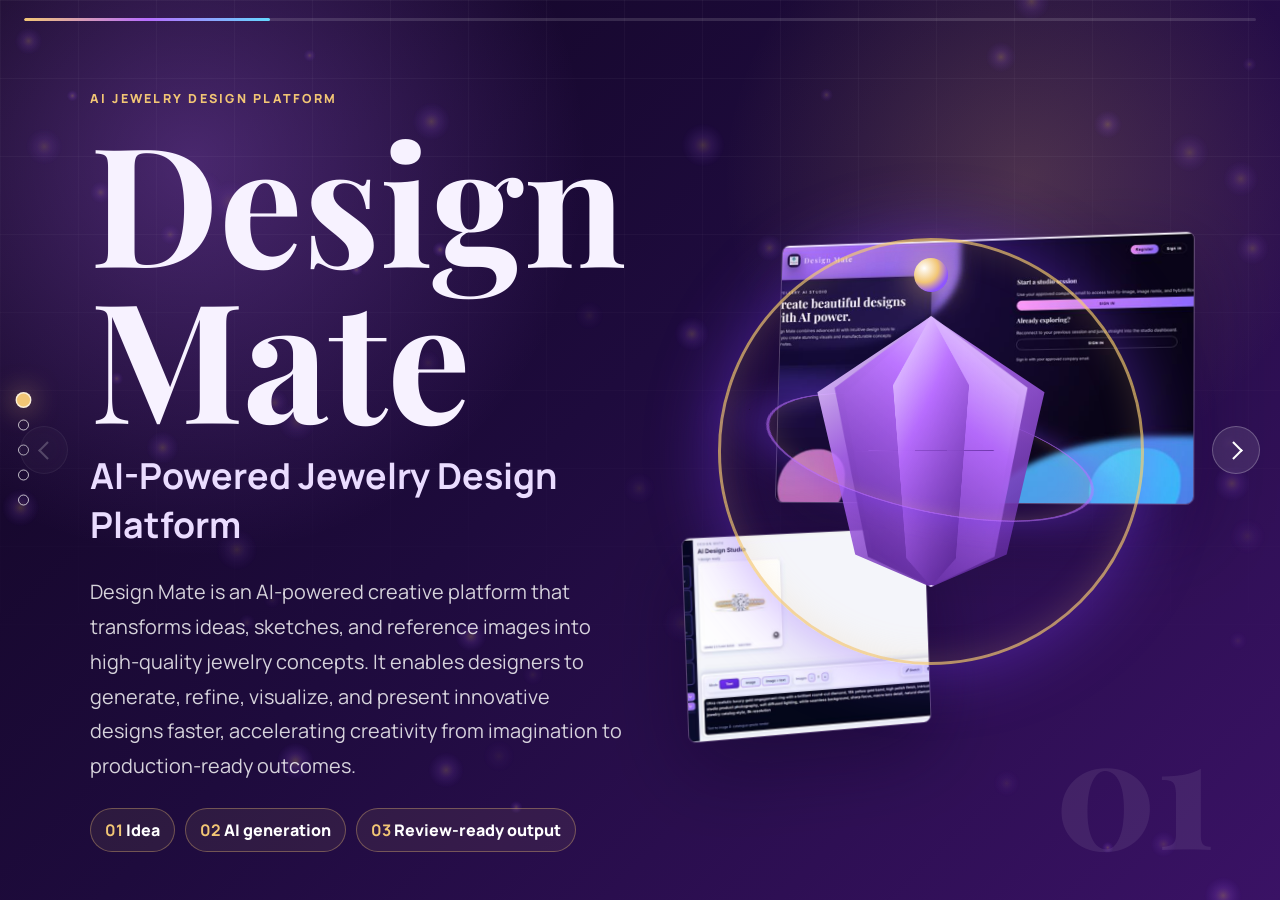
==== commit d4807b60: "Update Designmate.html" ====
--- a/Designmate.html
+++ b/Designmate.html
@@ -7,7 +7,7 @@
     <link rel="preconnect" href="https://fonts.googleapis.com">
     <link rel="preconnect" href="https://fonts.gstatic.com" crossorigin>
     <link href="https://fonts.googleapis.com/css2?family=Manrope:wght@400;500;600;700;800&family=Playfair+Display:wght@700;800&display=swap" rel="stylesheet">
-    <link rel="stylesheet" href="style.css">
+    <link rel="stylesheet" href="style.css?v=solid-crystal-2">
 </head>
 <body>
     <canvas id="jewelCanvas" aria-hidden="true"></canvas>
@@ -134,178 +134,4 @@
 
     <script src="script.js"></script>
 </body>
-</html><!--
-<!DOCTYPE html>
-<html lang="en">
-<head>
-    <meta charset="UTF-8">
-    <meta name="viewport" content="width=device-width, initial-scale=1.0">
-    <title>Design Mate Presentation</title>
-    <link rel="preconnect" href="https://fonts.googleapis.com">
-    <link rel="preconnect" href="https://fonts.gstatic.com" crossorigin>
-    <link href="https://fonts.googleapis.com/css2?family=Manrope:wght@400;500;600;700;800&family=Playfair+Display:wght@700;800&display=swap" rel="stylesheet">
-    <link rel="stylesheet" href="style.css">
-</head>
-<body>
-    <canvas id="jewelCanvas" aria-hidden="true"></canvas>
-
-    <nav class="deck-nav" aria-label="Presentation navigation">
-        <a href="#slide-1" class="nav-dot active" aria-label="Slide 1"></a>
-        <a href="#slide-2" class="nav-dot" aria-label="Slide 2"></a>
-        <a href="#slide-3" class="nav-dot" aria-label="Slide 3"></a>
-        <a href="#slide-4" class="nav-dot" aria-label="Slide 4"></a>
-        <a href="#slide-5" class="nav-dot" aria-label="Slide 5"></a>
-    </nav>
-
-    <main class="deck" id="deck">
-        <section class="slide hero-slide" id="slide-1" data-slide="01">
-            <div class="slide-copy hero-copy reveal">
-                <p class="eyebrow">AI Jewelry Design Platform</p>
-                <h1>Design Mate</h1>
-                <p class="subtitle">AI-Powered Jewelry Design Platform</p>
-                <p class="lead">Design Mate is an AI-powered creative platform that transforms ideas, sketches, and reference images into high-quality jewelry concepts. It enables designers to generate, refine, visualize, and present innovative designs faster, accelerating creativity from imagination to production-ready outcomes.</p>
-            </div>
-            <div class="visual-stage reveal" aria-hidden="true">
-                <div class="orbit-system">
-                    <div class="ring-orbit orbit-one"><span></span></div>
-                    <div class="ring-orbit orbit-two"><span></span></div>
-                    <div class="gem-core">
-                        <i></i><i></i><i></i><i></i>
-                    </div>
-                </div>
-            </div>
-        </section>
-
-        <section class="slide workflow-slide" id="slide-2" data-slide="02">
-            <div class="section-heading reveal">
-                <p class="eyebrow">Creative Pipeline</p>
-                <h2>AI Design Workflows</h2>
-            </div>
-            <div class="workflow-grid reveal">
-                <article class="feature-panel">
-                    <span class="panel-icon">T</span>
-                    <h3>Text to Image</h3>
-                    <p>Generate completely new jewelry concepts from natural language descriptions, turning creative ideas into high-quality visual designs within seconds.</p>
-                </article>
-                <article class="feature-panel">
-                    <span class="panel-icon">I</span>
-                    <h3>Image to Image</h3>
-                    <p>Upload an existing jewelry design and create multiple variations while preserving its style, proportions, and overall design language.</p>
-                </article>
-                <article class="feature-panel">
-                    <span class="panel-icon">+</span>
-                    <h3>Image + Text Editing</h3>
-                    <p>Combine a reference image with text instructions to modify metals, gemstones, shapes, detailing, or finishes while maintaining the original design intent.</p>
-                </article>
-            </div>
-            <div class="flow-strip reveal" aria-label="Workflow: Imagine, Generate, Refine, Review">
-                <span>Imagine</span>
-                <b></b>
-                <span>Generate</span>
-                <b></b>
-                <span>Refine</span>
-                <b></b>
-                <span>Review</span>
-            </div>
-            <div class="screenshot-slot reveal">
-                <div class="mock-window">
-                    <div class="window-bar"><span></span><span></span><span></span></div>
-                    <div class="mock-layout">
-                        <div class="mock-sidebar"></div>
-                        <div class="mock-preview"><div class="mini-ring"></div></div>
-                        <div class="mock-controls"><i></i><i></i><i></i><i></i></div>
-                    </div>
-                </div>
-            </div>
-        </section>
-
-        <section class="slide features-slide" id="slide-3" data-slide="03">
-            <div class="section-heading reveal">
-                <p class="eyebrow">Intelligent Creation</p>
-                <h2>Intelligent Design Features</h2>
-            </div>
-            <div class="feature-cloud reveal">
-                <article>
-                    <span>01</span>
-                    <h3>Jewelry to Sketch</h3>
-                    <p>Convert finished jewelry designs into clean concept sketches for ideation and documentation.</p>
-                </article>
-                <article>
-                    <span>02</span>
-                    <h3>Hand Sketch to Jewelry</h3>
-                    <p>Transform hand-drawn sketches into realistic, high-quality jewelry renders.</p>
-                </article>
-                <article>
-                    <span>03</span>
-                    <h3>MultiView</h3>
-                    <p>Generate front, back, side, and top views for complete product visualization.</p>
-                </article>
-                <article>
-                    <span>04</span>
-                    <h3>Matching Set</h3>
-                    <p>Create coordinated rings, earrings, pendants, and necklaces based on a single design style.</p>
-                </article>
-                <article>
-                    <span>05</span>
-                    <h3>AI Try-On</h3>
-                    <p>Visualize jewelry on a person to evaluate appearance, scale, and presentation.</p>
-                </article>
-                <article>
-                    <span>06</span>
-                    <h3>3D Generation &amp; Viewer</h3>
-                    <p>Generate interactive 3D models for detailed inspection and downstream manufacturing workflows.</p>
-                </article>
-            </div>
-        </section>
-
-        <section class="slide value-slide" id="slide-4" data-slide="04">
-            <div class="value-layout">
-                <div class="section-heading reveal">
-                    <p class="eyebrow">Platform Value</p>
-                    <h2>Business Value</h2>
-                </div>
-                <div class="value-list reveal">
-                    <p>Accelerates concept exploration and design ideation</p>
-                    <p>Generates multiple design variations within minutes</p>
-                    <p>Maintains collection consistency using reference-based AI</p>
-                    <p>Produces presentation-ready visuals for stakeholders</p>
-                    <p>Improves collaboration across design teams</p>
-                    <p>Supports 3D-ready workflows for manufacturing and review</p>
-                    <p>Centralizes creative history, iterations, and design assets</p>
-                </div>
-                <blockquote class="key-message reveal">One intelligent platform supporting the complete jewelry design journey-from concept creation to visualization and 3D.</blockquote>
-            </div>
-            <div class="presentation-preview reveal" aria-label="Application screenshot placeholder">
-                <div class="preview-topline"></div>
-                <div class="preview-grid">
-                    <span></span><span></span><span></span><span></span>
-                </div>
-                <div class="preview-ring"></div>
-            </div>
-        </section>
-
-        <section class="slide closing-slide" id="slide-5" data-slide="05">
-            <div class="slide-copy reveal">
-                <p class="eyebrow">Why Design Mate</p>
-                <h2>Why Design Mate</h2>
-                <p class="lead">Design Mate combines Generative AI, intelligent editing, visualization, and 3D capabilities into a unified platform for modern jewelry design. It empowers designers to explore more ideas, iterate faster, and create high-quality concepts while maintaining full creative control throughout the design process.</p>
-            </div>
-            <div class="outcomes reveal">
-                <span>Accelerated innovation</span>
-                <span>Reduced design turnaround time</span>
-                <span>Enhanced creativity</span>
-                <span>Professional presentations</span>
-                <span>Smarter AI-assisted design workflow</span>
-            </div>
-            <p class="closing-line reveal">From imagination to exceptional jewelry designs-powered by AI.</p>
-        </section>
-    </main>
-
-    <button class="scroll-cue" type="button" aria-label="Move to next slide">
-        <span></span>
-    </button>
-
-    <script src="script.js"></script>
-</body>
 </html>
--->
